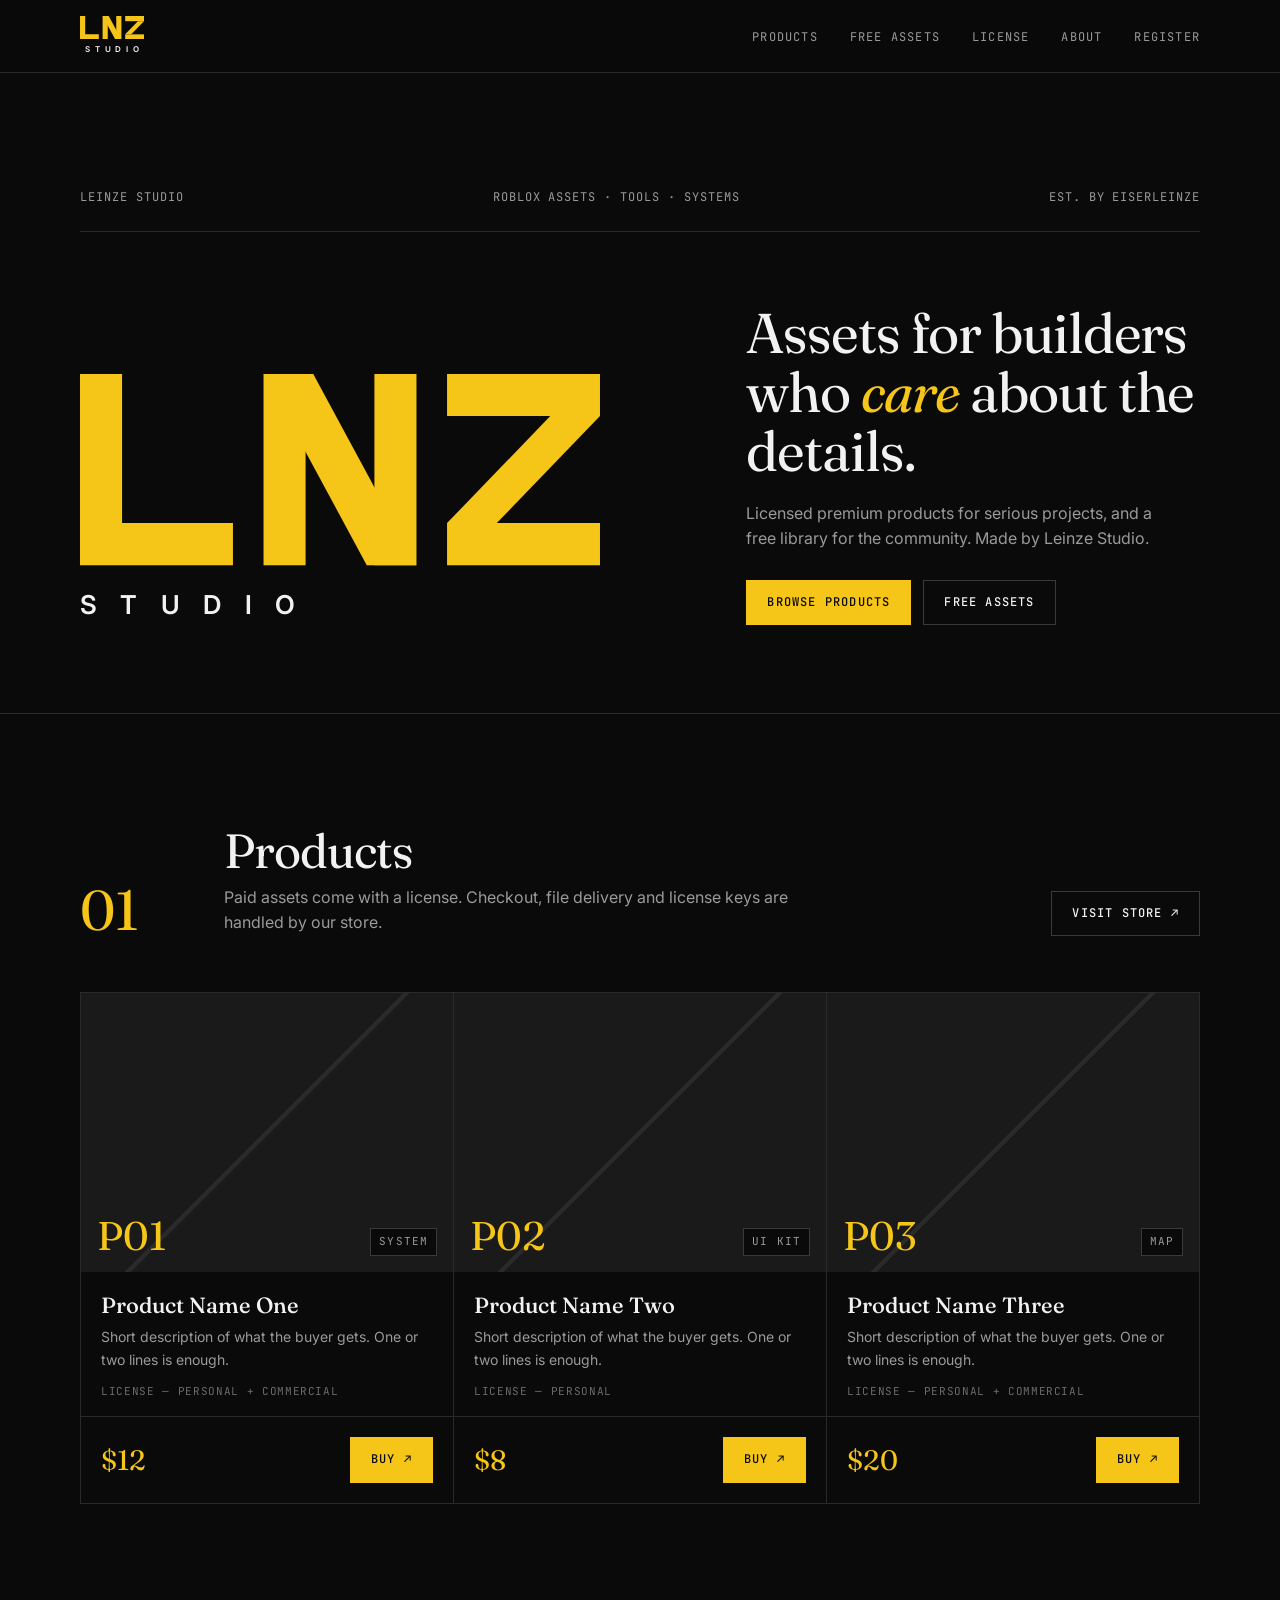
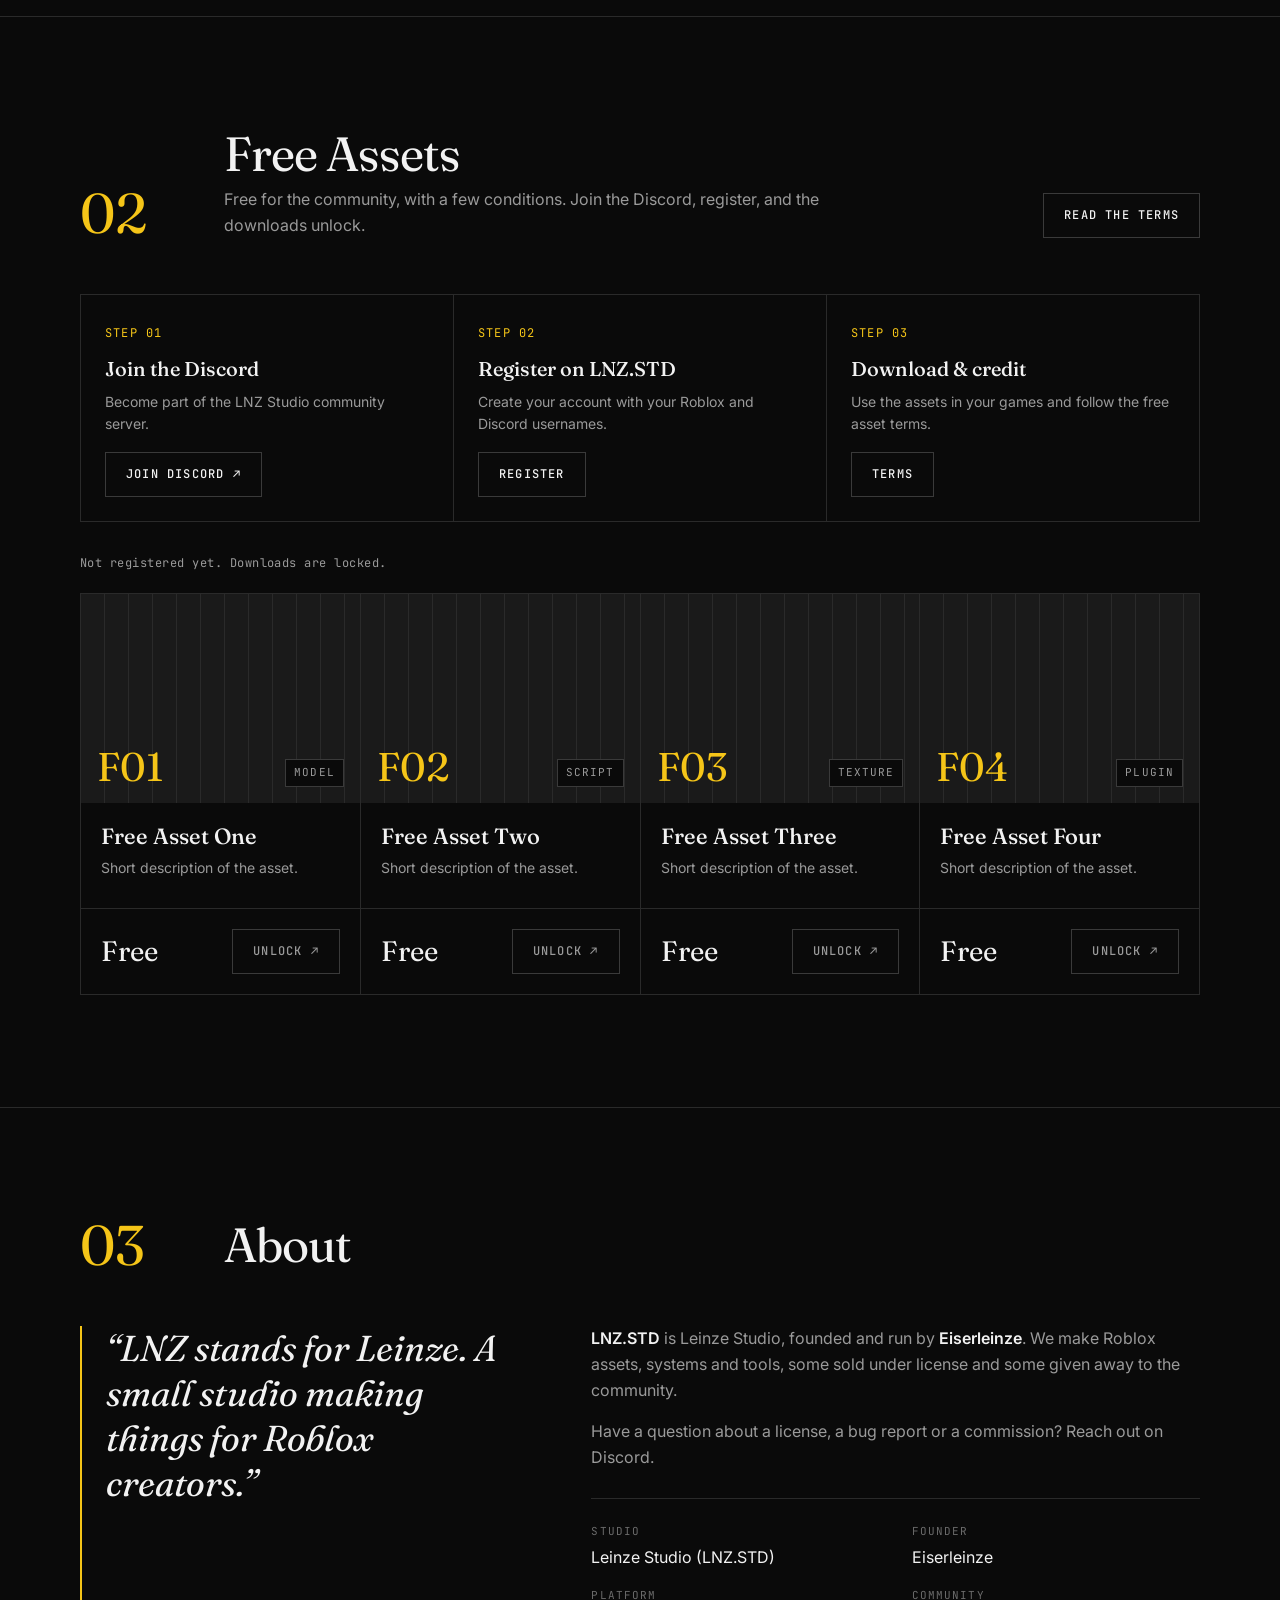
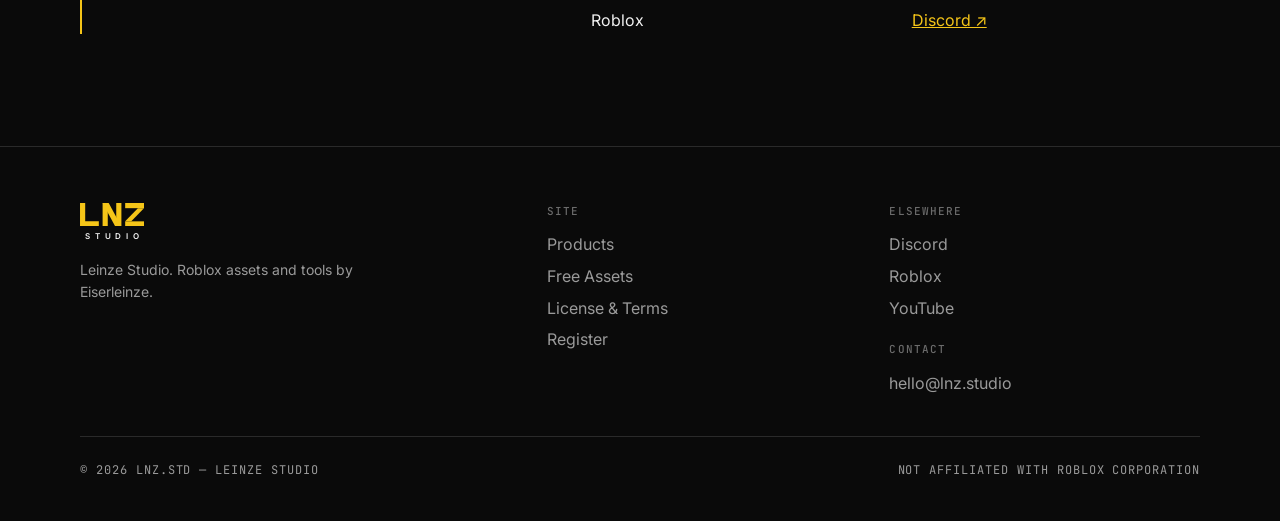
==== index.html @ 9f462568 "Add LNZ.STD website skeleton with editorial dark theme Static site with home (products, free assets," ====
<!doctype html>
<html lang="en">
<head>
  <meta charset="utf-8">
  <meta name="viewport" content="width=device-width, initial-scale=1">
  <title>LNZ.STD — Leinze Studio</title>
  <meta name="description" content="Premium and free Roblox assets by Leinze Studio.">
  <link rel="icon" href="assets/img/favicon.svg" type="image/svg+xml">
  <link rel="preconnect" href="https://fonts.googleapis.com">
  <link rel="preconnect" href="https://fonts.gstatic.com" crossorigin>
  <link href="https://fonts.googleapis.com/css2?family=Fraunces:ital,opsz,wght@0,9..144,400;0,9..144,500;1,9..144,400&family=Inter:wght@400;500;600&family=JetBrains+Mono:wght@400;500&display=swap" rel="stylesheet">
  <link rel="stylesheet" href="assets/css/style.css">
</head>
<body>
  <header class="nav">
    <div class="wrap">
      <a class="brand" href="index.html" aria-label="LNZ Studio — home">
        <svg class="brand__mark" viewBox="0 0 272 100" aria-hidden="true"><g fill="currentColor"><polygon points="0,0 22,0 22,78 80,78 80,100 0,100"/><polygon points="96,0 118,0 118,100 96,100"/><polygon points="154,0 176,0 176,100 154,100"/><polygon points="96,0 122,0 176,100 150,100"/><polygon points="192,0 272,0 272,22 192,22"/><polygon points="192,78 272,78 272,100 192,100"/><polygon points="246,22 272,22 218,78 192,78"/></g></svg>
        <span class="brand__sub">STUDIO</span>
      </a>
      <button class="nav__toggle" type="button" aria-expanded="false" aria-controls="nav-links">Menu</button>
      <ul class="nav__links" id="nav-links">
        <li><a href="index.html#products">Products</a></li>
        <li><a href="index.html#free">Free Assets</a></li>
        <li><a href="license.html">License</a></li>
        <li><a href="index.html#about">About</a></li>
        <li><a href="register.html">Register</a></li>
      </ul>
    </div>
  </header>

  <main>
    <section class="hero">
      <div class="wrap">
        <div class="hero__top">
          <span class="mono">Leinze Studio</span>
          <span class="mono">Roblox assets · Tools · Systems</span>
          <span class="mono">Est. by Eiserleinze</span>
        </div>
        <div class="hero__grid">
          <div class="hero__mark">
            <svg class="" viewBox="0 0 272 100" aria-hidden="true"><g fill="currentColor"><polygon points="0,0 22,0 22,78 80,78 80,100 0,100"/><polygon points="96,0 118,0 118,100 96,100"/><polygon points="154,0 176,0 176,100 154,100"/><polygon points="96,0 122,0 176,100 150,100"/><polygon points="192,0 272,0 272,22 192,22"/><polygon points="192,78 272,78 272,100 192,100"/><polygon points="246,22 272,22 218,78 192,78"/></g></svg>
            <span class="hero__sub">STUDIO</span>
          </div>
          <div>
            <h1 class="hero__title">Assets for builders who <em>care</em> about the details.</h1>
            <p class="hero__lede">Licensed premium products for serious projects, and a free library for the community. Made by Leinze Studio.</p>
            <div class="hero__cta">
              <a class="btn btn--accent" href="#products">Browse products</a>
              <a class="btn btn--ghost" href="#free">Free assets</a>
            </div>
          </div>
        </div>
      </div>
    </section>

    <section class="section" id="products">
      <div class="wrap">
        <div class="section__head">
          <span class="section__num">01</span>
          <div>
            <h2 class="section__title">Products</h2>
            <p class="section__intro">Paid assets come with a license. Checkout, file delivery and license keys are handled by our store.</p>
          </div>
          <a class="btn btn--ghost" data-link="store" href="#" target="_blank" rel="noopener">Visit store ↗</a>
        </div>
        <div class="grid" id="product-grid"></div>
      </div>
    </section>

    <section class="section" id="free">
      <div class="wrap">
        <div class="section__head">
          <span class="section__num">02</span>
          <div>
            <h2 class="section__title">Free Assets</h2>
            <p class="section__intro">Free for the community, with a few conditions. Join the Discord, register, and the downloads unlock.</p>
          </div>
          <a class="btn btn--ghost" href="license.html#free-terms">Read the terms</a>
        </div>

        <div class="steps">
          <div class="step">
            <span class="step__n">STEP 01</span>
            <h3>Join the Discord</h3>
            <p>Become part of the LNZ Studio community server.</p>
            <a class="btn btn--ghost" data-link="discord" href="#" target="_blank" rel="noopener">Join Discord ↗</a>
          </div>
          <div class="step">
            <span class="step__n">STEP 02</span>
            <h3>Register on LNZ.STD</h3>
            <p>Create your account with your Roblox and Discord usernames.</p>
            <a class="btn btn--ghost" href="register.html">Register</a>
          </div>
          <div class="step">
            <span class="step__n">STEP 03</span>
            <h3>Download &amp; credit</h3>
            <p>Use the assets in your games and follow the free asset terms.</p>
            <a class="btn btn--ghost" href="license.html#free-terms">Terms</a>
          </div>
        </div>

        <p class="member-status" id="member-status">Not registered yet. Downloads are locked.</p>
        <div class="grid" id="free-grid"></div>
      </div>
    </section>

    <section class="section" id="about">
      <div class="wrap">
        <div class="section__head">
          <span class="section__num">03</span>
          <div>
            <h2 class="section__title">About</h2>
          </div>
        </div>
        <div class="about">
          <blockquote class="about__quote">“LNZ stands for Leinze. A small studio making things for Roblox creators.”</blockquote>
          <div class="about__body">
            <p><strong>LNZ.STD</strong> is Leinze Studio, founded and run by <strong>Eiserleinze</strong>. We make Roblox assets, systems and tools, some sold under license and some given away to the community.</p>
            <p>Have a question about a license, a bug report or a commission? Reach out on Discord.</p>
            <dl class="facts">
              <div><dt>Studio</dt><dd>Leinze Studio (LNZ.STD)</dd></div>
              <div><dt>Founder</dt><dd>Eiserleinze</dd></div>
              <div><dt>Platform</dt><dd>Roblox</dd></div>
              <div><dt>Community</dt><dd><a data-link="discord" href="#" target="_blank" rel="noopener" class="accent">Discord ↗</a></dd></div>
            </dl>
          </div>
        </div>
      </div>
    </section>
  </main>

  <footer class="footer">
    <div class="wrap">
      <div class="footer__grid">
        <div>
          <a class="brand" href="index.html" aria-label="LNZ Studio — home">
            <svg class="brand__mark" viewBox="0 0 272 100" aria-hidden="true"><g fill="currentColor"><polygon points="0,0 22,0 22,78 80,78 80,100 0,100"/><polygon points="96,0 118,0 118,100 96,100"/><polygon points="154,0 176,0 176,100 154,100"/><polygon points="96,0 122,0 176,100 150,100"/><polygon points="192,0 272,0 272,22 192,22"/><polygon points="192,78 272,78 272,100 192,100"/><polygon points="246,22 272,22 218,78 192,78"/></g></svg>
            <span class="brand__sub">STUDIO</span>
          </a>
          <p class="footer__tag">Leinze Studio. Roblox assets and tools by Eiserleinze.</p>
        </div>
        <div>
          <h4>Site</h4>
          <ul>
            <li><a href="index.html#products">Products</a></li>
            <li><a href="index.html#free">Free Assets</a></li>
            <li><a href="license.html">License &amp; Terms</a></li>
            <li><a href="register.html">Register</a></li>
          </ul>
        </div>
        <div>
          <h4>Elsewhere</h4>
          <ul id="socials"></ul>
          <h4 style="margin-top:20px">Contact</h4>
          <a data-link="email" href="#">email</a>
        </div>
      </div>
      <div class="footer__bottom">
        <span class="mono">© <span id="year"></span> LNZ.STD — Leinze Studio</span>
        <span class="mono">Not affiliated with Roblox Corporation</span>
      </div>
    </div>
  </footer>

  <script src="assets/js/data.js"></script>
  <script src="assets/js/main.js"></script>
</body>
</html>
---- assets/css/style.css ----
/* =========================================================
   LNZ.STD — editorial dark theme
   ========================================================= */

:root {
  --bg: #0a0a0a;
  --bg-2: #121212;
  --panel: #1a1a1a;
  --line: #2a2a2a;
  --line-strong: #3a3a3a;
  --text: #f2f2f2;
  --muted: #9a9a9a;
  --dim: #6b6b6b;
  --accent: #f5c518;
  --accent-ink: #0a0a0a;
  --danger: #ff6b5b;
  --ok: #7bd88f;

  --font-display: "Fraunces", "Playfair Display", Georgia, serif;
  --font-sans: "Inter", system-ui, -apple-system, "Segoe UI", sans-serif;
  --font-mono: "JetBrains Mono", ui-monospace, Menlo, monospace;

  --max: 1200px;
  --gutter: clamp(16px, 4vw, 40px);
}

*,
*::before,
*::after {
  box-sizing: border-box;
}

html {
  scroll-behavior: smooth;
}

body {
  margin: 0;
  background: var(--bg);
  color: var(--text);
  font-family: var(--font-sans);
  font-size: 16px;
  line-height: 1.6;
  -webkit-font-smoothing: antialiased;
}

img,
svg {
  display: block;
  max-width: 100%;
}

a {
  color: inherit;
}

::selection {
  background: var(--accent);
  color: var(--accent-ink);
}

.wrap {
  max-width: var(--max);
  margin: 0 auto;
  padding: 0 var(--gutter);
}

.mono {
  font-family: var(--font-mono);
  font-size: 12px;
  letter-spacing: 0.08em;
  text-transform: uppercase;
  color: var(--muted);
}

.accent {
  color: var(--accent);
}

/* ---------- Brand ---------- */

.brand {
  display: inline-flex;
  flex-direction: column;
  align-items: center;
  gap: 4px;
  text-decoration: none;
  color: var(--accent);
}

.brand__mark {
  width: 64px;
  height: auto;
}

.brand__sub {
  font-family: var(--font-sans);
  font-weight: 600;
  font-size: 8px;
  letter-spacing: 0.62em;
  margin-right: -0.62em; /* balance trailing letter-spacing */
  color: var(--text);
}

/* ---------- Nav ---------- */

.nav {
  position: sticky;
  top: 0;
  z-index: 10;
  background: rgba(10, 10, 10, 0.88);
  backdrop-filter: blur(8px);
  border-bottom: 1px solid var(--line);
}

.nav .wrap {
  display: flex;
  align-items: center;
  justify-content: space-between;
  height: 72px;
}

.nav__links {
  display: flex;
  gap: 32px;
  list-style: none;
  margin: 0;
  padding: 0;
}

.nav__links a {
  font-family: var(--font-mono);
  font-size: 12px;
  letter-spacing: 0.1em;
  text-transform: uppercase;
  text-decoration: none;
  color: var(--muted);
  transition: color 0.2s;
}

.nav__links a:hover,
.nav__links a[aria-current="page"] {
  color: var(--accent);
}

.nav__toggle {
  display: none;
  background: none;
  border: 1px solid var(--line-strong);
  color: var(--text);
  font-family: var(--font-mono);
  font-size: 12px;
  letter-spacing: 0.1em;
  padding: 8px 12px;
  cursor: pointer;
}

@media (max-width: 760px) {
  .nav__toggle {
    display: block;
  }
  .nav__links {
    display: none;
    position: absolute;
    top: 72px;
    left: 0;
    right: 0;
    flex-direction: column;
    gap: 0;
    background: var(--bg);
    border-bottom: 1px solid var(--line);
  }
  .nav__links.is-open {
    display: flex;
  }
  .nav__links a {
    display: block;
    padding: 16px var(--gutter);
    border-top: 1px solid var(--line);
  }
}

/* ---------- Hero ---------- */

.hero {
  border-bottom: 1px solid var(--line);
  padding: clamp(48px, 9vw, 120px) 0 clamp(40px, 7vw, 88px);
}

.hero__top {
  display: flex;
  justify-content: space-between;
  gap: 16px;
  flex-wrap: wrap;
  padding-bottom: 24px;
  margin-bottom: clamp(32px, 6vw, 72px);
  border-bottom: 1px solid var(--line);
}

.hero__grid {
  display: grid;
  grid-template-columns: 1.3fr 1fr;
  gap: clamp(32px, 6vw, 80px);
  align-items: end;
}

.hero__mark {
  color: var(--accent);
}

.hero__mark svg {
  width: 100%;
  max-width: 520px;
}

.hero__mark .hero__sub {
  display: block;
  margin-top: 18px;
  font-weight: 600;
  font-size: clamp(14px, 2.2vw, 26px);
  letter-spacing: 0.9em;
  color: var(--text);
}

.hero__title {
  font-family: var(--font-display);
  font-weight: 400;
  font-size: clamp(32px, 4.4vw, 56px);
  line-height: 1.05;
  letter-spacing: -0.02em;
  margin: 0 0 20px;
}

.hero__title em {
  font-style: italic;
  color: var(--accent);
}

.hero__lede {
  color: var(--muted);
  max-width: 42ch;
  margin: 0 0 28px;
}

.hero__cta {
  display: flex;
  gap: 12px;
  flex-wrap: wrap;
}

@media (max-width: 860px) {
  .hero__grid {
    grid-template-columns: 1fr;
  }
}

/* ---------- Buttons ---------- */

.btn {
  display: inline-flex;
  align-items: center;
  justify-content: center;
  gap: 8px;
  padding: 12px 20px;
  font-family: var(--font-mono);
  font-size: 12px;
  font-weight: 500;
  letter-spacing: 0.1em;
  text-transform: uppercase;
  text-decoration: none;
  border: 1px solid transparent;
  white-space: nowrap;
  cursor: pointer;
  transition: background 0.2s, color 0.2s, border-color 0.2s;
}

.btn--accent {
  background: var(--accent);
  color: var(--accent-ink);
}

.btn--accent:hover {
  background: #fff;
}

.btn--ghost {
  border-color: var(--line-strong);
  color: var(--text);
  background: transparent;
}

.btn--ghost:hover {
  border-color: var(--accent);
  color: var(--accent);
}

.btn--locked {
  color: var(--muted);
}

.linklike {
  background: none;
  border: 0;
  padding: 0;
  font: inherit;
  color: var(--accent);
  text-decoration: underline;
  cursor: pointer;
}

/* ---------- Sections ---------- */

.section {
  padding: clamp(56px, 9vw, 112px) 0;
  border-bottom: 1px solid var(--line);
}

.section__head {
  display: grid;
  grid-template-columns: 120px 1fr auto;
  gap: 24px;
  align-items: end;
  margin-bottom: clamp(32px, 5vw, 56px);
}

.section__num {
  font-family: var(--font-display);
  font-size: 56px;
  line-height: 0.9;
  color: var(--accent);
}

.section__title {
  font-family: var(--font-display);
  font-weight: 400;
  font-size: clamp(30px, 4vw, 48px);
  line-height: 1.05;
  letter-spacing: -0.02em;
  margin: 0;
}

.section__intro {
  color: var(--muted);
  max-width: 60ch;
  margin: 8px 0 0;
}

@media (max-width: 760px) {
  .section__head {
    grid-template-columns: 1fr;
    gap: 8px;
  }
  .section__num {
    font-size: 40px;
  }
}

/* ---------- Cards ---------- */

.grid {
  display: grid;
  grid-template-columns: repeat(auto-fit, minmax(260px, 1fr));
  gap: 1px;
  background: var(--line);
  border: 1px solid var(--line);
}

.card {
  display: flex;
  flex-direction: column;
  background: var(--bg);
  transition: background 0.2s;
}

.card:hover {
  background: var(--bg-2);
}

.card__thumb {
  position: relative;
  aspect-ratio: 4 / 3;
  background:
    linear-gradient(135deg, transparent 49.6%, var(--line) 49.6%, var(--line) 50.4%, transparent 50.4%),
    var(--panel);
  display: flex;
  align-items: flex-end;
  justify-content: space-between;
  padding: 16px;
}

.card__thumb--free {
  background:
    repeating-linear-gradient(90deg, transparent 0 23px, var(--line) 23px 24px),
    var(--panel);
}

.card__id {
  font-family: var(--font-display);
  font-size: 40px;
  line-height: 1;
  color: var(--accent);
}

.card__cat {
  font-family: var(--font-mono);
  font-size: 11px;
  letter-spacing: 0.1em;
  text-transform: uppercase;
  color: var(--muted);
  border: 1px solid var(--line-strong);
  padding: 4px 8px;
  background: var(--bg);
}

.card__body {
  padding: 20px 20px 0;
  flex: 1;
}

.card__title {
  font-family: var(--font-display);
  font-weight: 500;
  font-size: 22px;
  line-height: 1.2;
  margin: 0 0 8px;
}

.card__desc {
  color: var(--muted);
  font-size: 14px;
  margin: 0 0 12px;
}

.card__meta {
  font-family: var(--font-mono);
  font-size: 11px;
  letter-spacing: 0.06em;
  text-transform: uppercase;
  color: var(--dim);
  margin: 0;
}

.card__foot {
  display: flex;
  align-items: center;
  justify-content: space-between;
  gap: 12px;
  padding: 20px;
  margin-top: 16px;
  border-top: 1px solid var(--line);
}

.card__price {
  font-family: var(--font-display);
  font-size: 28px;
  color: var(--accent);
}

.card__price--free {
  color: var(--text);
}

/* ---------- Steps (free assets) ---------- */

.steps {
  display: grid;
  grid-template-columns: repeat(3, 1fr);
  gap: 1px;
  background: var(--line);
  border: 1px solid var(--line);
  margin-bottom: 32px;
}

.step {
  background: var(--bg);
  padding: 24px;
}

.step__n {
  font-family: var(--font-mono);
  font-size: 12px;
  color: var(--accent);
  letter-spacing: 0.1em;
}

.step h3 {
  font-family: var(--font-display);
  font-weight: 500;
  font-size: 20px;
  margin: 8px 0 6px;
}

.step p {
  color: var(--muted);
  font-size: 14px;
  margin: 0 0 16px;
}

.member-status {
  font-family: var(--font-mono);
  font-size: 12px;
  letter-spacing: 0.04em;
  color: var(--muted);
  margin: 0 0 20px;
}

@media (max-width: 760px) {
  .steps {
    grid-template-columns: 1fr;
  }
}

/* ---------- About ---------- */

.about {
  display: grid;
  grid-template-columns: 1fr 1.4fr;
  gap: clamp(32px, 6vw, 80px);
}

.about__quote {
  font-family: var(--font-display);
  font-style: italic;
  font-size: clamp(24px, 3vw, 36px);
  line-height: 1.25;
  margin: 0;
  border-left: 2px solid var(--accent);
  padding-left: 24px;
}

.about__body p {
  color: var(--muted);
  margin: 0 0 16px;
}

.about__body strong {
  color: var(--text);
  font-weight: 600;
}

.facts {
  display: grid;
  grid-template-columns: repeat(2, 1fr);
  gap: 16px 32px;
  margin: 28px 0 0;
  padding: 24px 0 0;
  border-top: 1px solid var(--line);
}

.facts dt {
  font-family: var(--font-mono);
  font-size: 11px;
  letter-spacing: 0.1em;
  text-transform: uppercase;
  color: var(--dim);
}

.facts dd {
  margin: 4px 0 0;
  color: var(--text);
}

@media (max-width: 860px) {
  .about {
    grid-template-columns: 1fr;
  }
}

/* ---------- Prose (license page) ---------- */

.prose {
  max-width: 72ch;
}

.prose h2 {
  font-family: var(--font-display);
  font-weight: 400;
  font-size: 30px;
  margin: 48px 0 12px;
}

.prose h2:first-child {
  margin-top: 0;
}

.prose p,
.prose li {
  color: var(--muted);
}

.prose ul {
  padding-left: 20px;
}

.prose li {
  margin-bottom: 8px;
}

.prose li::marker {
  color: var(--accent);
}

.prose strong {
  color: var(--text);
}

.note {
  border: 1px solid var(--line-strong);
  background: var(--panel);
  padding: 16px 20px;
  font-size: 14px;
  color: var(--muted);
}

/* ---------- Form ---------- */

.form-layout {
  display: grid;
  grid-template-columns: 1fr 1.2fr;
  gap: clamp(32px, 6vw, 80px);
  align-items: start;
}

@media (max-width: 860px) {
  .form-layout {
    grid-template-columns: 1fr;
  }
}

.form {
  display: grid;
  gap: 20px;
  border: 1px solid var(--line);
  padding: clamp(20px, 4vw, 36px);
  background: var(--bg-2);
}

.field {
  display: grid;
  gap: 6px;
}

.field label {
  font-family: var(--font-mono);
  font-size: 11px;
  letter-spacing: 0.1em;
  text-transform: uppercase;
  color: var(--muted);
}

.field input {
  background: var(--bg);
  border: 1px solid var(--line-strong);
  color: var(--text);
  font: inherit;
  padding: 12px 14px;
  border-radius: 0;
}

.field input:focus {
  outline: none;
  border-color: var(--accent);
}

.field small {
  color: var(--dim);
  font-size: 12px;
}

.check {
  display: flex;
  gap: 12px;
  align-items: flex-start;
  color: var(--muted);
  font-size: 14px;
}

.check input {
  accent-color: var(--accent);
  margin-top: 4px;
  width: 16px;
  height: 16px;
  flex: none;
}

.check a {
  color: var(--accent);
}

.form__msg {
  min-height: 1.6em;
  margin: 0;
  font-size: 14px;
}

.form__msg--ok {
  color: var(--ok);
}

.form__msg--err {
  color: var(--danger);
}

/* ---------- Page header (inner pages) ---------- */

.page-head {
  padding: clamp(48px, 8vw, 96px) 0 clamp(32px, 5vw, 56px);
  border-bottom: 1px solid var(--line);
}

.page-head h1 {
  font-family: var(--font-display);
  font-weight: 400;
  font-size: clamp(40px, 6vw, 80px);
  line-height: 1;
  letter-spacing: -0.03em;
  margin: 12px 0 0;
}

/* ---------- Footer ---------- */

.footer {
  padding: 56px 0 40px;
}

.footer__grid {
  display: grid;
  grid-template-columns: 1.4fr 1fr 1fr;
  gap: 32px;
  padding-bottom: 40px;
  border-bottom: 1px solid var(--line);
}

.footer h4 {
  font-family: var(--font-mono);
  font-weight: 500;
  font-size: 11px;
  letter-spacing: 0.1em;
  text-transform: uppercase;
  color: var(--dim);
  margin: 0 0 12px;
}

.footer ul {
  list-style: none;
  margin: 0;
  padding: 0;
  display: grid;
  gap: 6px;
}

.footer a {
  color: var(--muted);
  text-decoration: none;
}

.footer .brand {
  color: var(--accent);
}

.footer a:hover {
  color: var(--accent);
}

.footer__tag {
  color: var(--muted);
  max-width: 36ch;
  margin: 16px 0 0;
  font-size: 14px;
}

.footer__bottom {
  display: flex;
  justify-content: space-between;
  gap: 16px;
  flex-wrap: wrap;
  padding-top: 24px;
}

@media (max-width: 760px) {
  .footer__grid {
    grid-template-columns: 1fr;
  }
}
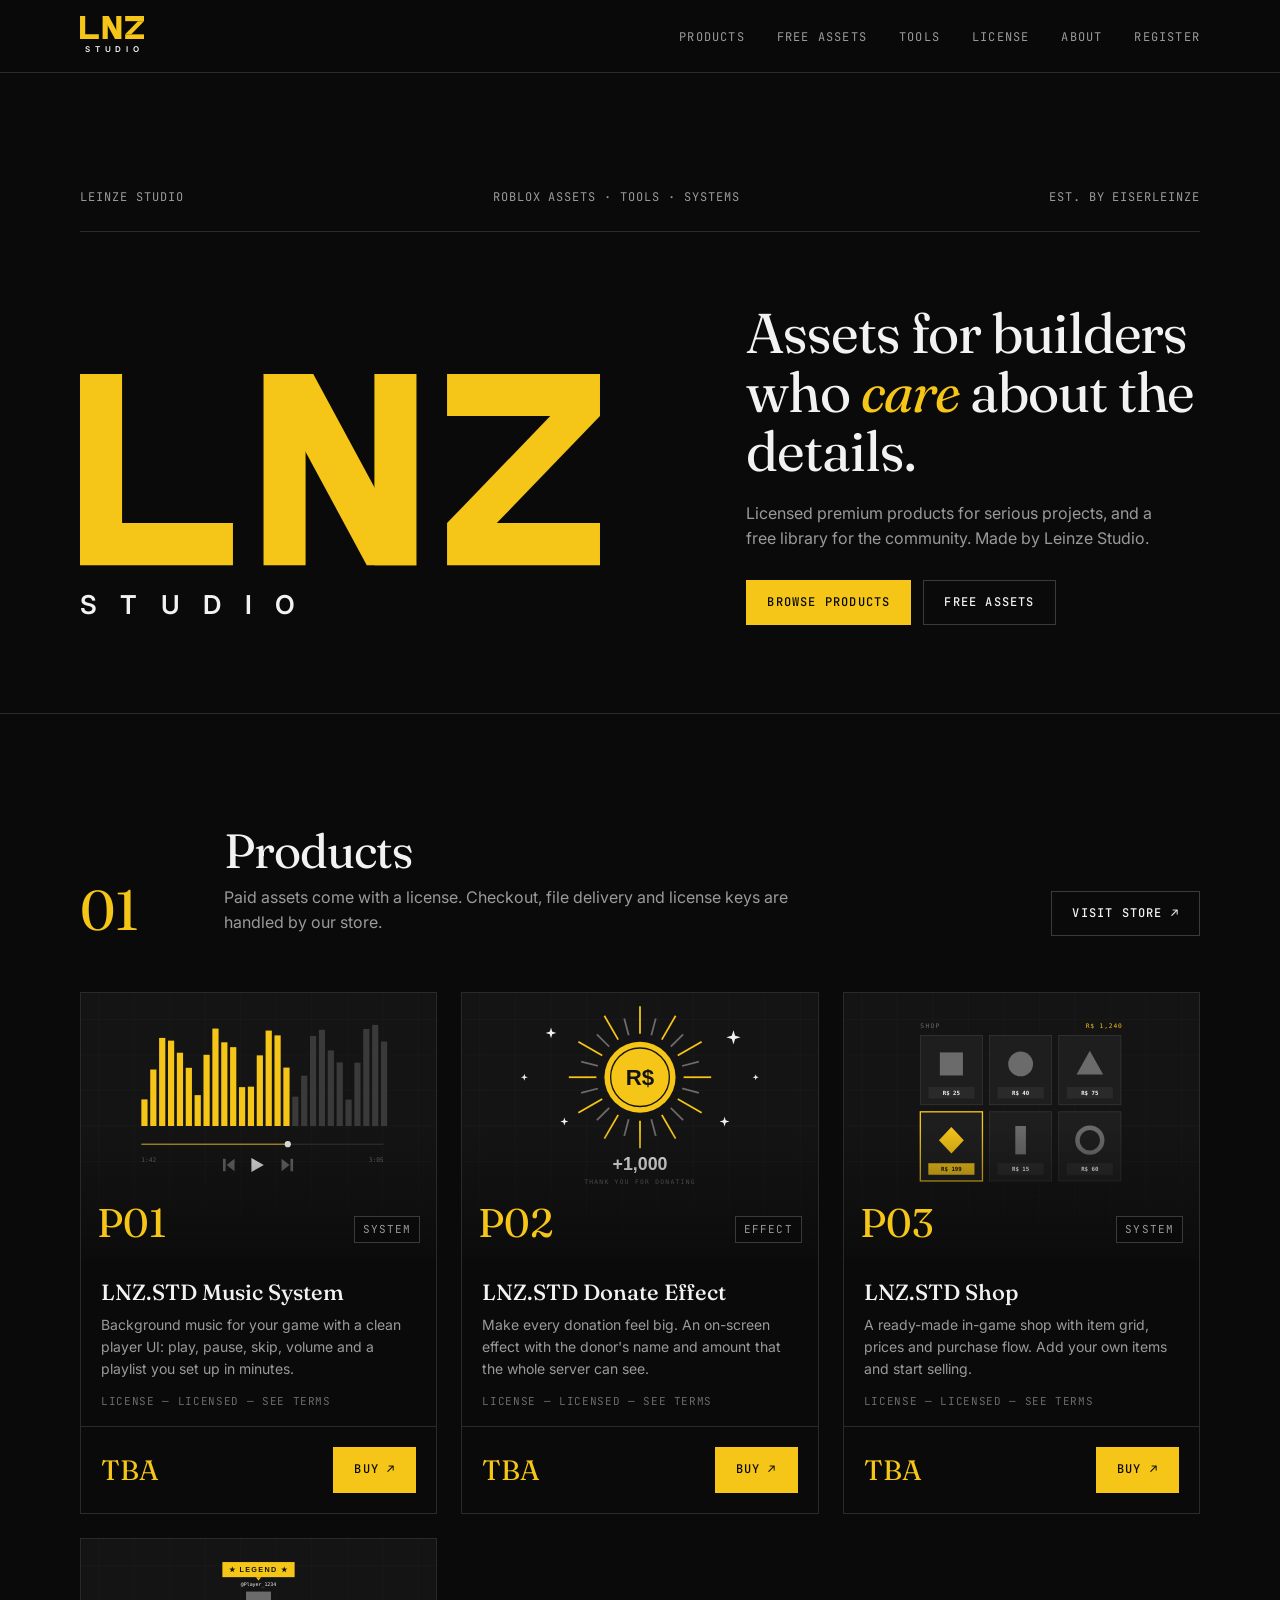
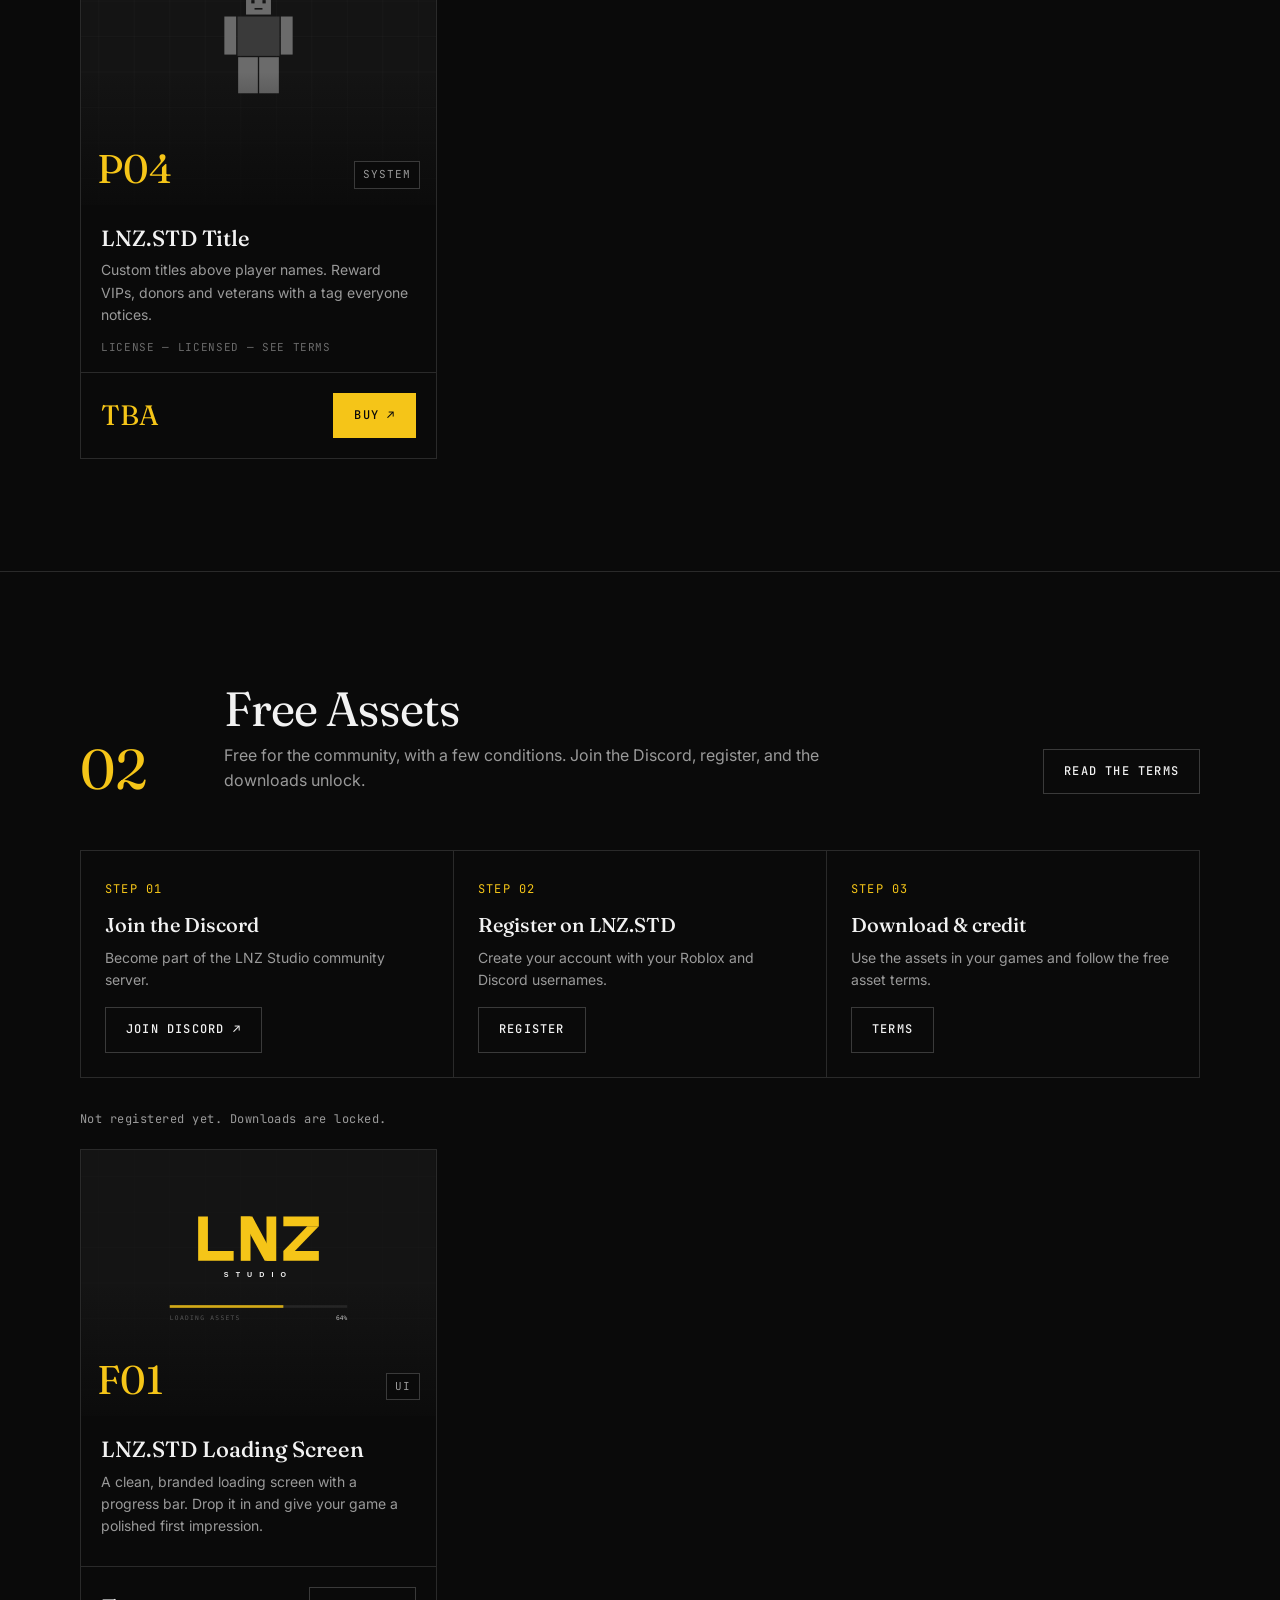
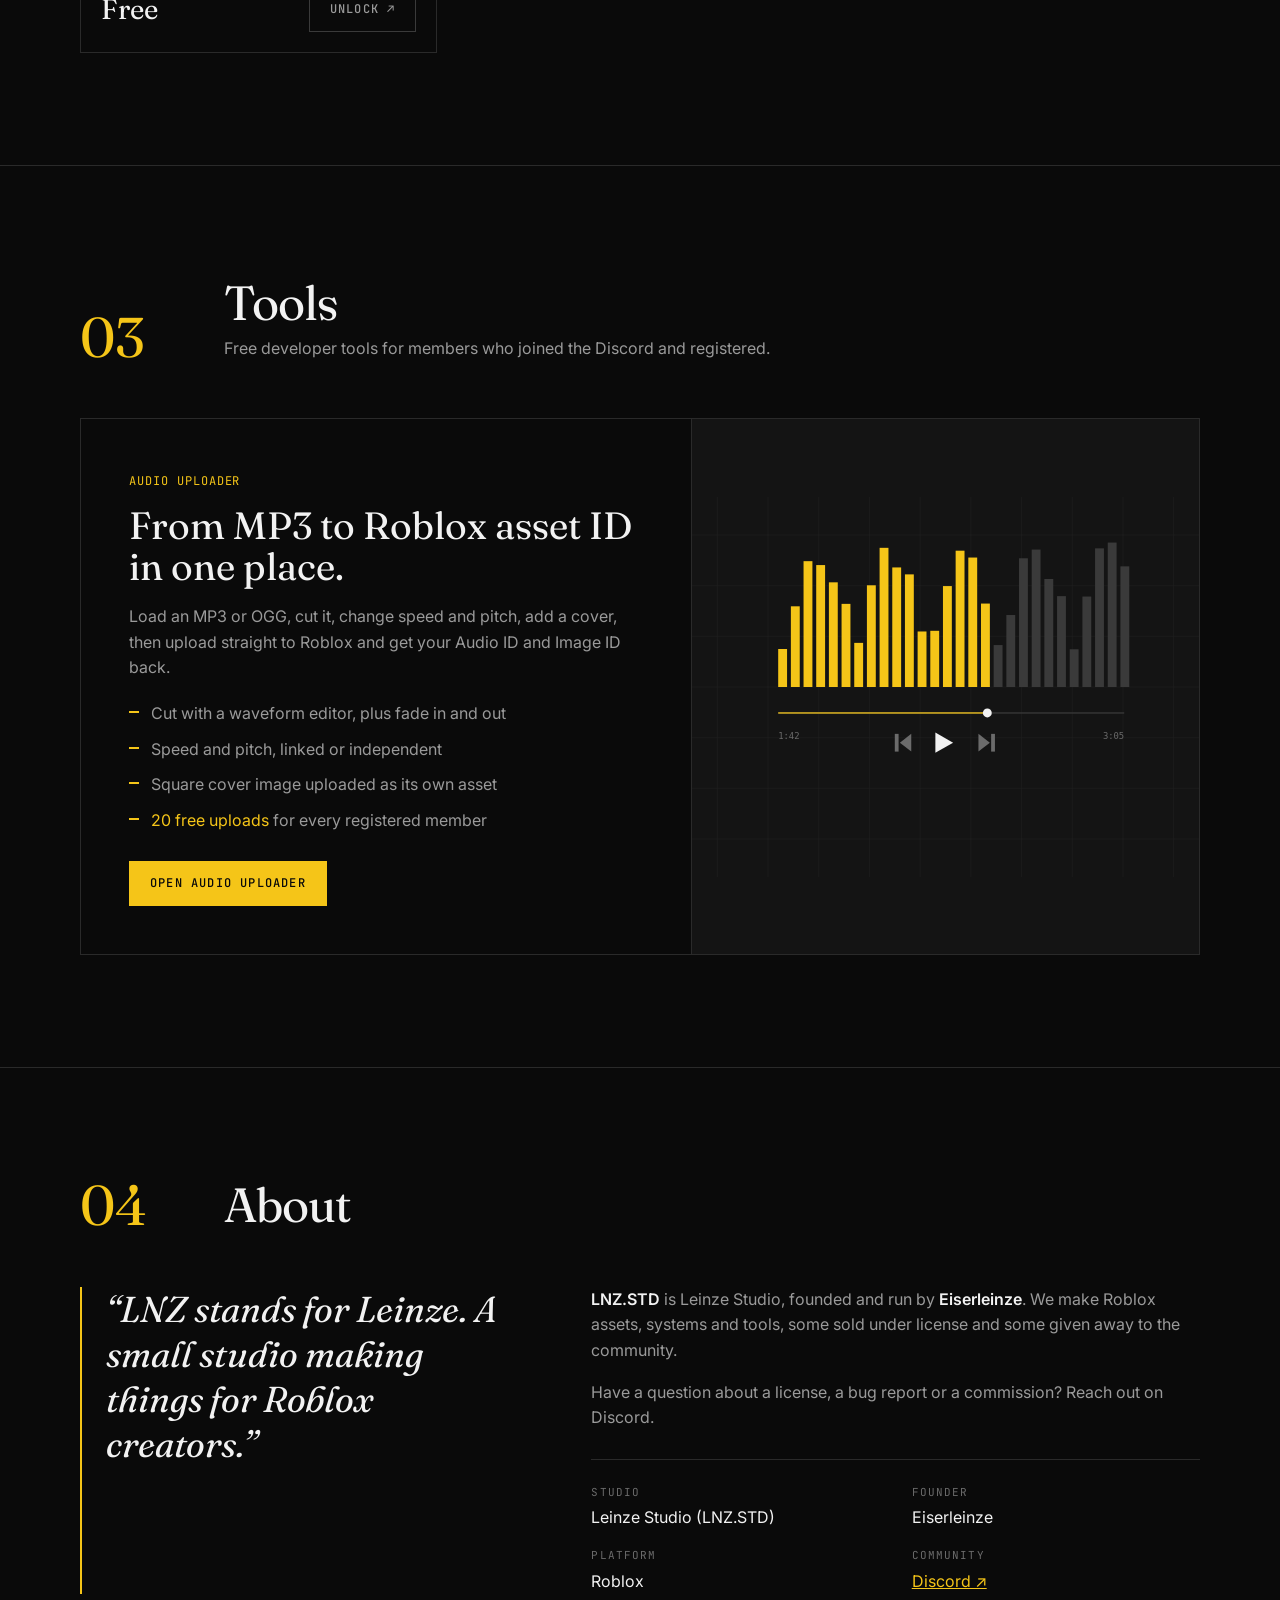
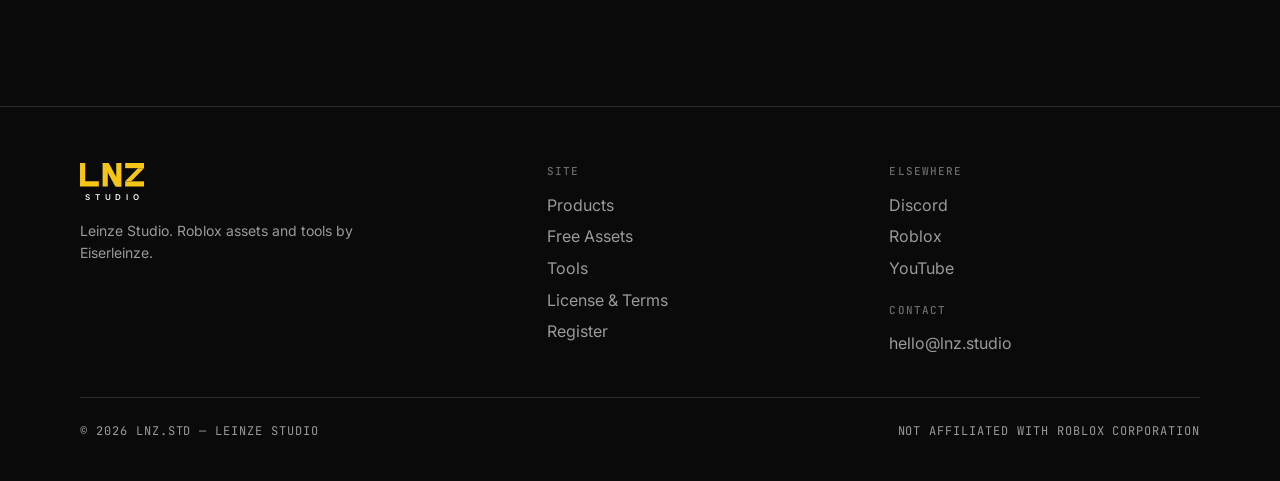
==== commit 6f8c1466: "Add Audio Uploader tool for members New tools.html page: load MP3/OGG, cut on a waveform, change spe" ====
--- a/index.html
+++ b/index.html
@@ -22,6 +22,7 @@
       <ul class="nav__links" id="nav-links">
         <li><a href="index.html#products">Products</a></li>
         <li><a href="index.html#free">Free Assets</a></li>
+        <li><a href="tools.html">Tools</a></li>
         <li><a href="license.html">License</a></li>
         <li><a href="index.html#about">About</a></li>
         <li><a href="register.html">Register</a></li>
@@ -105,10 +106,39 @@
       </div>
     </section>
 
+    <section class="section" id="tools">
+      <div class="wrap">
+        <div class="section__head">
+          <span class="section__num">03</span>
+          <div>
+            <h2 class="section__title">Tools</h2>
+            <p class="section__intro">Free developer tools for members who joined the Discord and registered.</p>
+          </div>
+        </div>
+        <article class="feature">
+          <div class="feature__body">
+            <span class="mono accent">Audio Uploader</span>
+            <h3 class="feature__title">From MP3 to Roblox asset ID in one place.</h3>
+            <p>Load an MP3 or OGG, cut it, change speed and pitch, add a cover, then upload straight to Roblox and get your Audio ID and Image ID back.</p>
+            <ul class="feature__list">
+              <li>Cut with a waveform editor, plus fade in and out</li>
+              <li>Speed and pitch, linked or independent</li>
+              <li>Square cover image uploaded as its own asset</li>
+              <li><span class="accent">20 free uploads</span> for every registered member</li>
+            </ul>
+            <a class="btn btn--accent" href="tools.html">Open Audio Uploader</a>
+          </div>
+          <div class="feature__art" aria-hidden="true">
+            <img src="assets/img/products/music-system.svg" alt="">
+          </div>
+        </article>
+      </div>
+    </section>
+
     <section class="section" id="about">
       <div class="wrap">
         <div class="section__head">
-          <span class="section__num">03</span>
+          <span class="section__num">04</span>
           <div>
             <h2 class="section__title">About</h2>
           </div>
@@ -145,6 +175,7 @@
           <ul>
             <li><a href="index.html#products">Products</a></li>
             <li><a href="index.html#free">Free Assets</a></li>
+            <li><a href="tools.html">Tools</a></li>
             <li><a href="license.html">License &amp; Terms</a></li>
             <li><a href="register.html">Register</a></li>
           </ul>
--- a/assets/css/style.css
+++ b/assets/css/style.css
@@ -359,16 +359,15 @@
 
 .grid {
   display: grid;
-  grid-template-columns: repeat(auto-fit, minmax(260px, 1fr));
-  gap: 1px;
-  background: var(--line);
-  border: 1px solid var(--line);
+  grid-template-columns: repeat(auto-fill, minmax(280px, 1fr));
+  gap: 24px;
 }
 
 .card {
   display: flex;
   flex-direction: column;
   background: var(--bg);
+  border: 1px solid var(--line);
   transition: background 0.2s;
 }
 
@@ -392,6 +391,36 @@
   background:
     repeating-linear-gradient(90deg, transparent 0 23px, var(--line) 23px 24px),
     var(--panel);
+}
+
+.card__img {
+  position: absolute;
+  inset: 0;
+  width: 100%;
+  height: 100%;
+  object-fit: cover;
+  transition: transform 0.4s;
+}
+
+.card:hover .card__img {
+  transform: scale(1.03);
+}
+
+.card__thumb {
+  overflow: hidden;
+}
+
+.card__thumb::after {
+  content: "";
+  position: absolute;
+  inset: 50% 0 0;
+  background: linear-gradient(transparent, rgba(10, 10, 10, 0.85));
+}
+
+.card__id,
+.card__cat {
+  position: relative;
+  z-index: 1;
 }
 
 .card__id {
@@ -782,3 +811,499 @@
     grid-template-columns: 1fr;
   }
 }
+
+/* ---------- Feature (home tools section) ---------- */
+
+.feature {
+  display: grid;
+  grid-template-columns: 1.2fr 1fr;
+  border: 1px solid var(--line);
+}
+
+.feature__body {
+  padding: clamp(24px, 4vw, 48px);
+}
+
+.feature__title {
+  font-family: var(--font-display);
+  font-weight: 400;
+  font-size: clamp(26px, 3vw, 38px);
+  line-height: 1.1;
+  margin: 12px 0 16px;
+}
+
+.feature__body p {
+  color: var(--muted);
+  max-width: 52ch;
+}
+
+.feature__list {
+  list-style: none;
+  padding: 0;
+  margin: 20px 0 28px;
+  display: grid;
+  gap: 10px;
+}
+
+.feature__list li {
+  padding-left: 22px;
+  position: relative;
+  color: var(--muted);
+}
+
+.feature__list li::before {
+  content: "";
+  position: absolute;
+  left: 0;
+  top: 0.65em;
+  width: 10px;
+  height: 2px;
+  background: var(--accent);
+}
+
+.feature__art {
+  display: flex;
+  align-items: center;
+  border-left: 1px solid var(--line);
+  background: #141414;
+}
+
+.feature__art img {
+  width: 100%;
+  height: auto;
+}
+
+@media (max-width: 860px) {
+  .feature {
+    grid-template-columns: 1fr;
+  }
+  .feature__art {
+    border-left: 0;
+    border-top: 1px solid var(--line);
+    aspect-ratio: 4 / 3;
+  }
+}
+
+/* ---------- Tool page ---------- */
+
+.page-head__lede {
+  color: var(--muted);
+  max-width: 56ch;
+  margin: 16px 0 0;
+}
+
+.locked {
+  border: 1px solid var(--line);
+  background: var(--bg-2);
+  padding: clamp(24px, 5vw, 56px);
+  max-width: 720px;
+}
+
+.locked h2 {
+  font-family: var(--font-display);
+  font-weight: 400;
+  font-size: clamp(26px, 3vw, 36px);
+  margin: 12px 0;
+}
+
+.locked p {
+  color: var(--muted);
+  margin: 0 0 24px;
+}
+
+.locked strong {
+  color: var(--text);
+}
+
+.tool-bar {
+  display: flex;
+  justify-content: space-between;
+  align-items: center;
+  flex-wrap: wrap;
+  gap: 12px;
+  padding-bottom: 20px;
+  margin-bottom: 24px;
+  border-bottom: 1px solid var(--line);
+}
+
+.quota {
+  font-family: var(--font-mono);
+  font-size: 13px;
+  color: var(--muted);
+}
+
+.quota strong {
+  color: var(--accent);
+  font-size: 20px;
+}
+
+.tool-layout {
+  display: grid;
+  grid-template-columns: minmax(0, 1.6fr) minmax(0, 1fr);
+  gap: 24px;
+  align-items: start;
+}
+
+.tool-main,
+.tool-side {
+  display: grid;
+  gap: 24px;
+  min-width: 0;
+}
+
+@media (max-width: 960px) {
+  .tool-layout {
+    grid-template-columns: minmax(0, 1fr);
+  }
+}
+
+.panel {
+  border: 1px solid var(--line);
+  background: var(--bg-2);
+  padding: clamp(18px, 3vw, 28px);
+  min-width: 0;
+}
+
+.panel__head {
+  display: flex;
+  align-items: baseline;
+  gap: 12px;
+  margin-bottom: 20px;
+}
+
+.panel__head h2 {
+  font-family: var(--font-display);
+  font-weight: 400;
+  font-size: 24px;
+  margin: 0;
+}
+
+.opt {
+  font-family: var(--font-mono);
+  font-size: 11px;
+  letter-spacing: 0.08em;
+  text-transform: uppercase;
+  color: var(--dim);
+}
+
+.hint {
+  color: var(--dim);
+  font-size: 13px;
+  margin: 12px 0 0;
+}
+
+.dropzone {
+  display: flex;
+  flex-direction: column;
+  align-items: center;
+  justify-content: center;
+  gap: 6px;
+  min-height: 160px;
+  border: 1px dashed var(--line-strong);
+  background: var(--bg);
+  text-align: center;
+  cursor: pointer;
+  transition: border-color 0.2s, background 0.2s;
+}
+
+.dropzone:hover,
+.dropzone.is-over {
+  border-color: var(--accent);
+  background: #111;
+}
+
+.dropzone[hidden] {
+  display: none;
+}
+
+.dropzone__title {
+  font-family: var(--font-display);
+  font-size: 22px;
+}
+
+.dropzone__sub {
+  font-family: var(--font-mono);
+  font-size: 12px;
+  color: var(--muted);
+}
+
+.file-row {
+  display: flex;
+  justify-content: space-between;
+  align-items: baseline;
+  gap: 12px;
+  flex-wrap: wrap;
+  margin-bottom: 12px;
+  overflow-wrap: anywhere;
+}
+
+.wave {
+  display: block;
+  width: 100%;
+  height: 140px;
+  background: var(--bg);
+  border: 1px solid var(--line);
+  cursor: ew-resize;
+  touch-action: none;
+}
+
+.trim-row {
+  display: grid;
+  grid-template-columns: 1fr auto 1fr;
+  gap: 16px;
+  align-items: end;
+  margin-top: 16px;
+}
+
+.trim-row .field:last-child {
+  text-align: right;
+}
+
+.slider {
+  display: grid;
+  grid-template-columns: 64px 1fr 72px;
+  gap: 16px;
+  align-items: center;
+  margin-bottom: 16px;
+}
+
+.slider label {
+  font-family: var(--font-mono);
+  font-size: 11px;
+  letter-spacing: 0.1em;
+  text-transform: uppercase;
+  color: var(--muted);
+}
+
+.slider input[type="range"] {
+  width: 100%;
+  accent-color: var(--accent);
+}
+
+.slider input:disabled {
+  opacity: 0.4;
+}
+
+.slider output {
+  font-family: var(--font-mono);
+  font-size: 13px;
+  text-align: right;
+  color: var(--text);
+}
+
+.adjust-row {
+  display: grid;
+  grid-template-columns: 1fr 1fr auto;
+  gap: 16px;
+  align-items: end;
+  margin: 20px 0 12px;
+}
+
+@media (max-width: 520px) {
+  .adjust-row,
+  .trim-row {
+    grid-template-columns: 1fr 1fr;
+  }
+  .adjust-row .btn,
+  .trim-row .btn {
+    grid-column: 1 / -1;
+    order: 3;
+  }
+  .trim-row .field:last-child {
+    text-align: left;
+  }
+}
+
+.is-error {
+  color: var(--danger) !important;
+}
+
+.cover-row {
+  display: grid;
+  grid-template-columns: 160px 1fr;
+  gap: 20px;
+  align-items: start;
+}
+
+.dropzone--cover {
+  width: 160px;
+  height: 160px;
+  min-height: 0;
+  overflow: hidden;
+  padding: 0;
+}
+
+.dropzone--cover img {
+  width: 100%;
+  height: 100%;
+  object-fit: cover;
+}
+
+.dropzone--cover .hint,
+.cover-row .hint {
+  margin-top: 0;
+}
+
+.cover-row .btn {
+  margin-top: 16px;
+}
+
+@media (max-width: 520px) {
+  .cover-row {
+    grid-template-columns: 1fr;
+  }
+}
+
+.form-panel {
+  display: grid;
+  gap: 16px;
+}
+
+.form-panel .panel__head {
+  margin-bottom: 4px;
+}
+
+.field textarea {
+  background: var(--bg);
+  border: 1px solid var(--line-strong);
+  color: var(--text);
+  font: inherit;
+  padding: 12px 14px;
+  border-radius: 0;
+  resize: vertical;
+}
+
+.field textarea:focus {
+  outline: none;
+  border-color: var(--accent);
+}
+
+.input-group {
+  display: flex;
+}
+
+.input-group input {
+  flex: 1;
+  min-width: 0;
+}
+
+.input-group .btn {
+  border-left: 0;
+}
+
+.btn:disabled {
+  opacity: 0.45;
+  cursor: not-allowed;
+}
+
+.log:empty {
+  display: none;
+}
+
+.log {
+  max-height: 200px;
+  overflow: auto;
+  border: 1px solid var(--line);
+  background: var(--bg);
+  padding: 12px 14px;
+}
+
+.log__line {
+  margin: 0 0 6px;
+  font-family: var(--font-mono);
+  font-size: 12px;
+  color: var(--muted);
+  overflow-wrap: anywhere;
+}
+
+.log__line--ok {
+  color: var(--ok);
+}
+
+.log__line--err {
+  color: var(--danger);
+}
+
+.result {
+  border-color: var(--accent);
+}
+
+.result h3 {
+  font-family: var(--font-display);
+  font-weight: 400;
+  font-size: 22px;
+  margin: 8px 0 16px;
+  overflow-wrap: anywhere;
+}
+
+.id-row {
+  display: flex;
+  justify-content: space-between;
+  align-items: center;
+  gap: 12px;
+  padding: 12px 0;
+  border-top: 1px solid var(--line);
+}
+
+.id-row code {
+  display: block;
+  font-family: var(--font-mono);
+  font-size: 13px;
+  color: var(--accent);
+  margin-top: 4px;
+  overflow-wrap: anywhere;
+}
+
+.help summary {
+  cursor: pointer;
+  font-family: var(--font-display);
+  font-size: 18px;
+}
+
+.help ol {
+  color: var(--muted);
+  font-size: 14px;
+  padding-left: 20px;
+  margin: 16px 0 0;
+}
+
+.help li {
+  margin-bottom: 8px;
+}
+
+.help a {
+  color: var(--accent);
+}
+
+.help code {
+  font-family: var(--font-mono);
+  color: var(--text);
+}
+
+.history {
+  list-style: none;
+  margin: 12px 0 0;
+  padding: 0;
+}
+
+.history li {
+  display: grid;
+  gap: 2px;
+  padding: 10px 0;
+  border-top: 1px solid var(--line);
+  overflow-wrap: anywhere;
+}
+
+[hidden] {
+  display: none !important;
+}
+
+.field {
+  min-width: 0;
+}
+
+.field input,
+.field textarea {
+  width: 100%;
+  min-width: 0;
+}
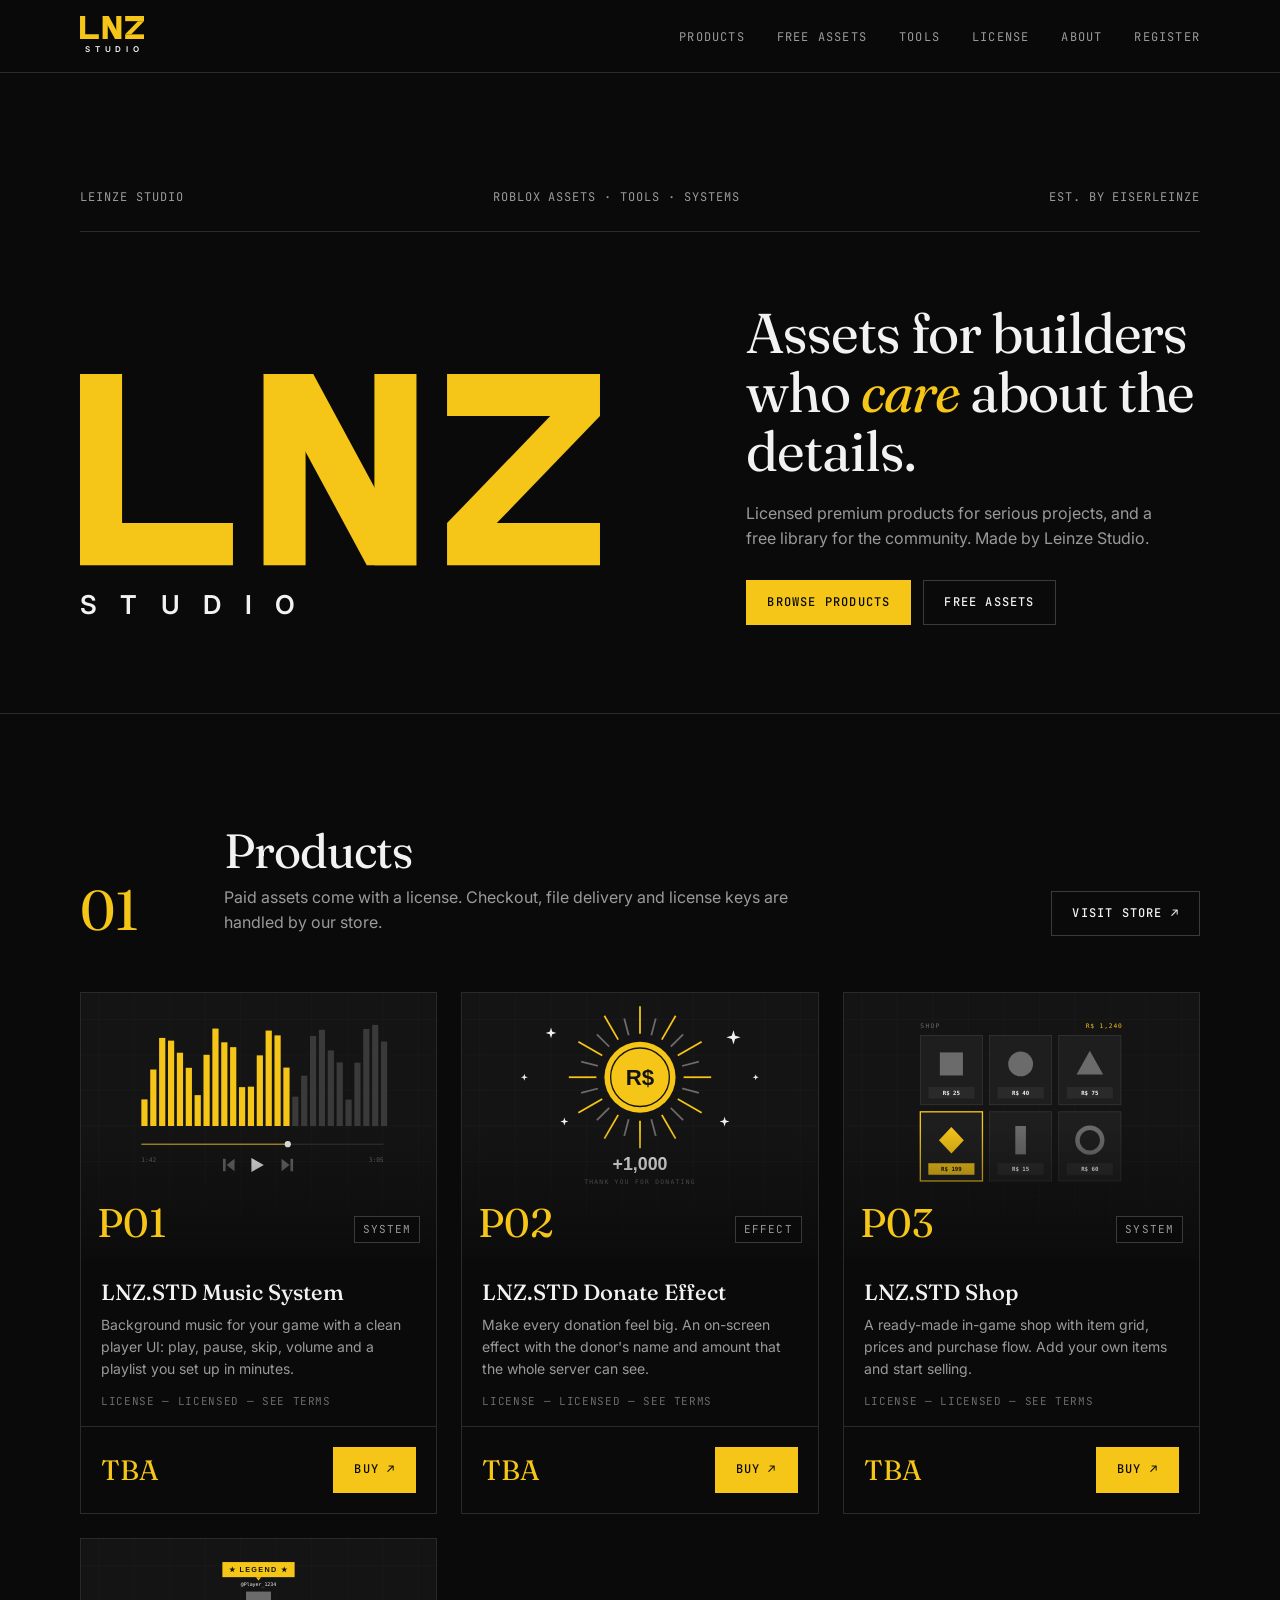
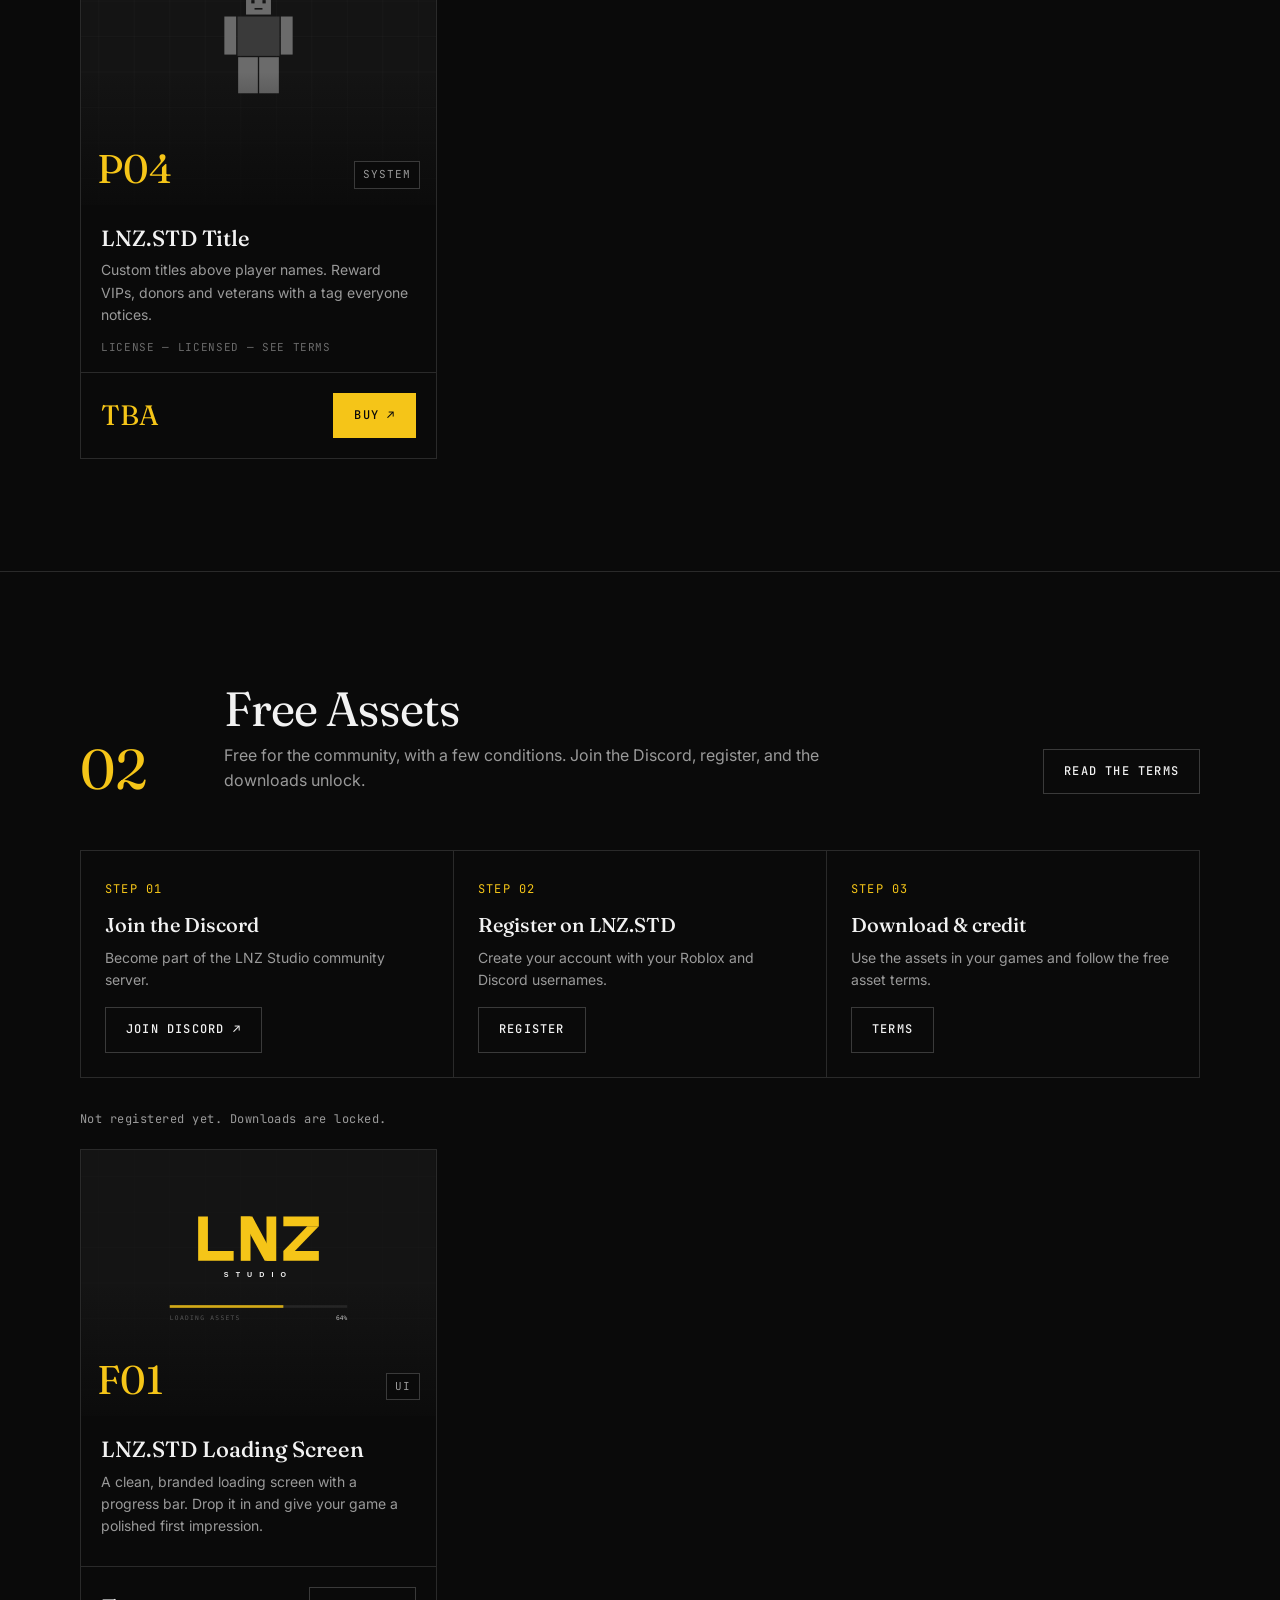
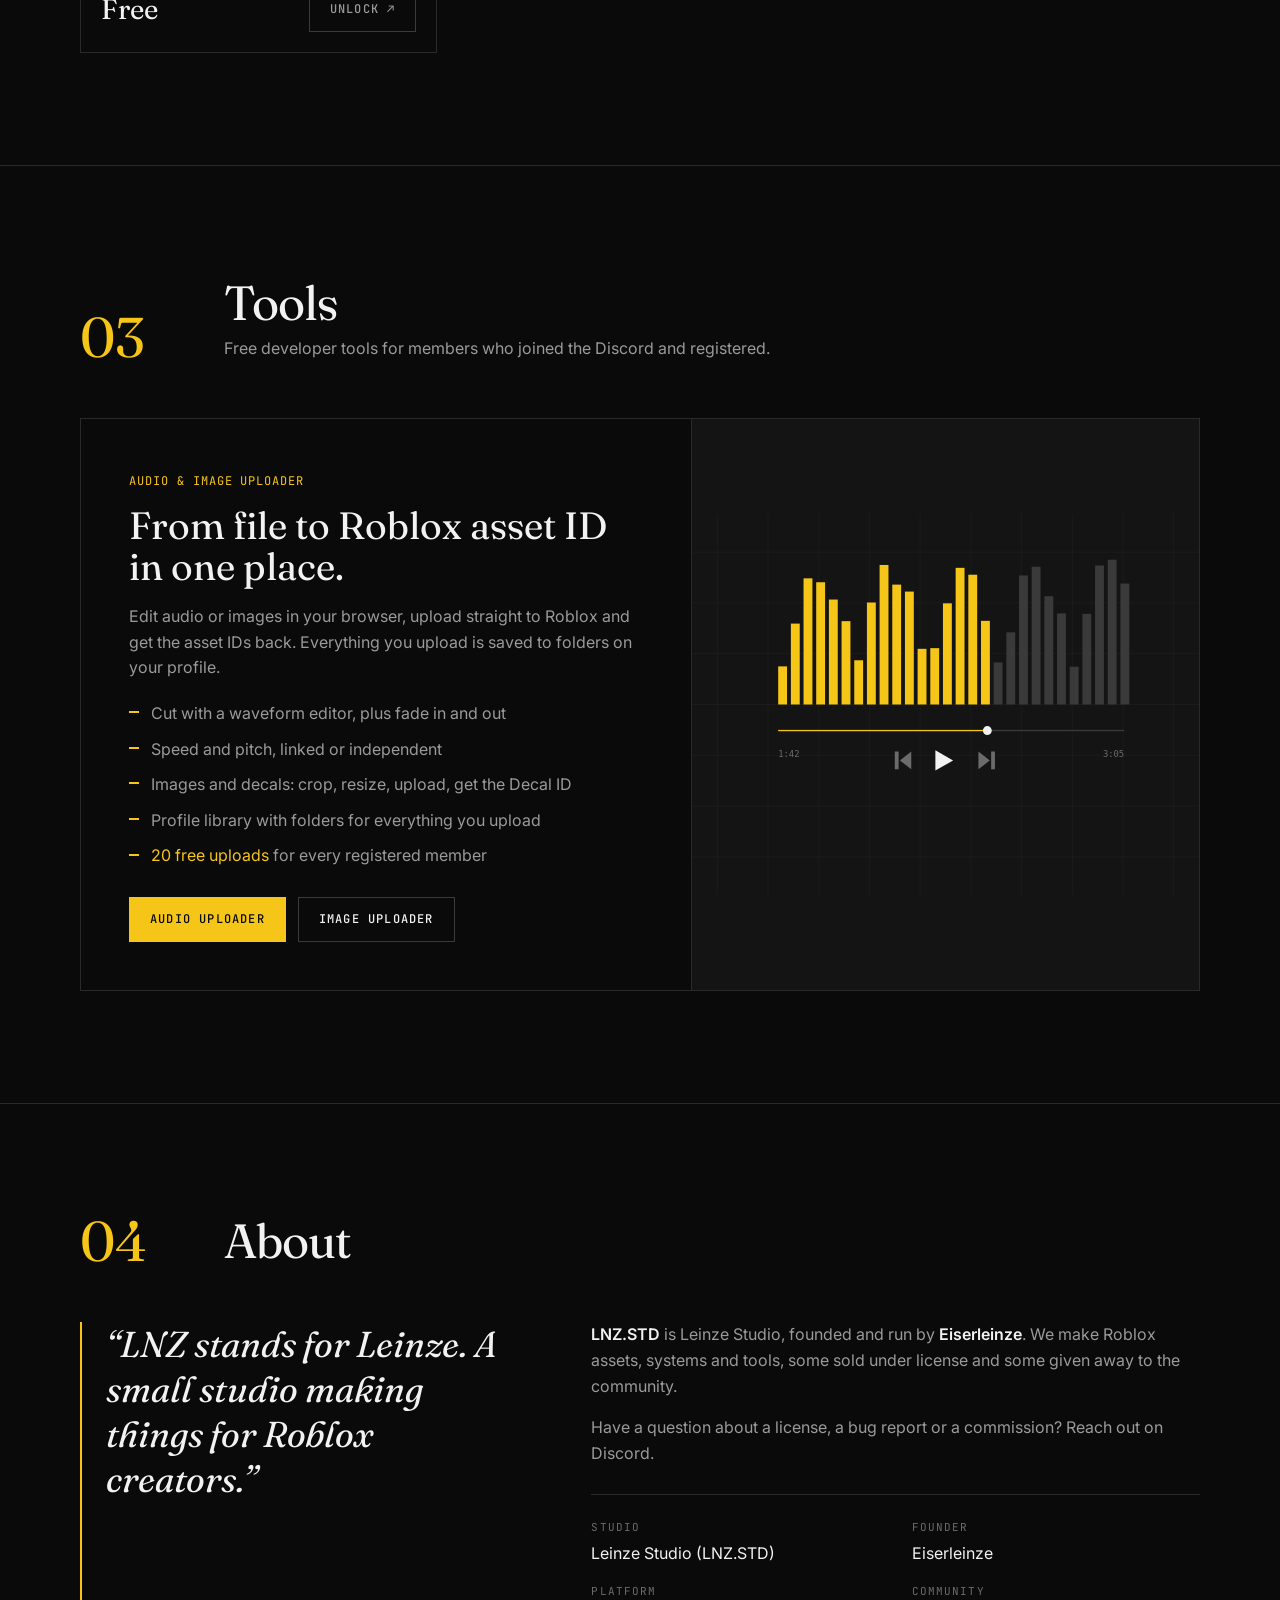
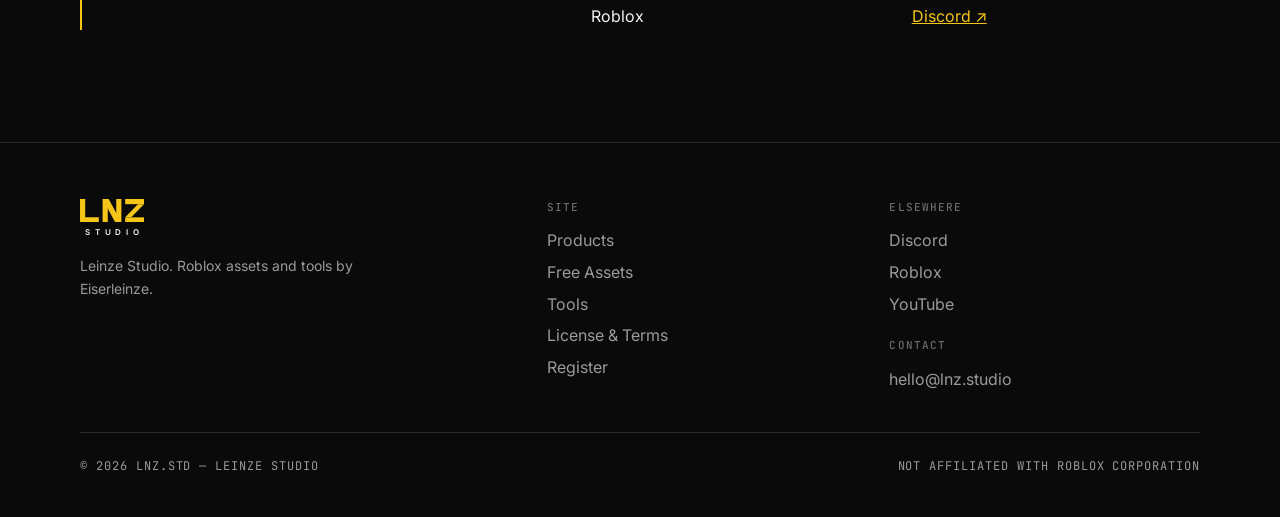
==== commit 7fa5e5df: "Add Image Uploader and member profile with upload folders - decal.html: crop/resize an image and upl" ====
--- a/index.html
+++ b/index.html
@@ -117,16 +117,20 @@
         </div>
         <article class="feature">
           <div class="feature__body">
-            <span class="mono accent">Audio Uploader</span>
-            <h3 class="feature__title">From MP3 to Roblox asset ID in one place.</h3>
-            <p>Load an MP3 or OGG, cut it, change speed and pitch, add a cover, then upload straight to Roblox and get your Audio ID and Image ID back.</p>
+            <span class="mono accent">Audio &amp; Image Uploader</span>
+            <h3 class="feature__title">From file to Roblox asset ID in one place.</h3>
+            <p>Edit audio or images in your browser, upload straight to Roblox and get the asset IDs back. Everything you upload is saved to folders on your profile.</p>
             <ul class="feature__list">
               <li>Cut with a waveform editor, plus fade in and out</li>
               <li>Speed and pitch, linked or independent</li>
-              <li>Square cover image uploaded as its own asset</li>
+              <li>Images and decals: crop, resize, upload, get the Decal ID</li>
+              <li>Profile library with folders for everything you upload</li>
               <li><span class="accent">20 free uploads</span> for every registered member</li>
             </ul>
-            <a class="btn btn--accent" href="tools.html">Open Audio Uploader</a>
+            <div class="hero__cta">
+              <a class="btn btn--accent" href="tools.html">Audio Uploader</a>
+              <a class="btn btn--ghost" href="decal.html">Image Uploader</a>
+            </div>
           </div>
           <div class="feature__art" aria-hidden="true">
             <img src="assets/img/products/music-system.svg" alt="">
--- a/assets/css/style.css
+++ b/assets/css/style.css
@@ -1294,6 +1294,457 @@
   overflow-wrap: anywhere;
 }
 
+/* ---------- Tool tabs, selects, image preview ---------- */
+
+.tool-tabs {
+  display: flex;
+  gap: 0;
+  border: 1px solid var(--line-strong);
+}
+
+.tool-tabs a {
+  font-family: var(--font-mono);
+  font-size: 12px;
+  letter-spacing: 0.1em;
+  text-transform: uppercase;
+  text-decoration: none;
+  color: var(--muted);
+  padding: 10px 16px;
+}
+
+.tool-tabs a + a {
+  border-left: 1px solid var(--line-strong);
+}
+
+.tool-tabs a:hover {
+  color: var(--accent);
+}
+
+.tool-tabs a[aria-current="page"] {
+  background: var(--accent);
+  color: var(--accent-ink);
+}
+
+.field select,
+.move {
+  background: var(--bg);
+  border: 1px solid var(--line-strong);
+  color: var(--text);
+  font: inherit;
+  padding: 12px 14px;
+  border-radius: 0;
+  width: 100%;
+  min-width: 0;
+}
+
+.field select:focus,
+.move:focus {
+  outline: none;
+  border-color: var(--accent);
+}
+
+.field small a {
+  color: var(--accent);
+}
+
+.adjust-row--2 {
+  grid-template-columns: 1fr 1fr;
+  margin-top: 0;
+}
+
+.preview-box {
+  display: flex;
+  align-items: center;
+  justify-content: center;
+  min-height: 220px;
+  max-height: 520px;
+  padding: 16px;
+  border: 1px solid var(--line);
+  background-color: #151515;
+  background-image:
+    linear-gradient(45deg, #1f1f1f 25%, transparent 25%),
+    linear-gradient(-45deg, #1f1f1f 25%, transparent 25%),
+    linear-gradient(45deg, transparent 75%, #1f1f1f 75%),
+    linear-gradient(-45deg, transparent 75%, #1f1f1f 75%);
+  background-size: 20px 20px;
+  background-position: 0 0, 0 10px, 10px -10px, -10px 0;
+}
+
+.preview-box canvas {
+  max-width: 100%;
+  max-height: 486px;
+  width: auto;
+  height: auto;
+}
+
+/* ---------- Profile ---------- */
+
+.profile-card {
+  display: grid;
+  grid-template-columns: 1.1fr 1.4fr 1fr;
+  gap: 32px;
+  align-items: start;
+  border: 1px solid var(--line);
+  background: var(--bg-2);
+  padding: clamp(20px, 4vw, 36px);
+  margin-bottom: 40px;
+}
+
+.profile-card__id {
+  display: flex;
+  gap: 16px;
+  align-items: center;
+  min-width: 0;
+}
+
+.profile-card__id h2 {
+  font-family: var(--font-display);
+  font-weight: 400;
+  font-size: 30px;
+  margin: 0 0 4px;
+  overflow-wrap: anywhere;
+}
+
+.avatar {
+  flex: none;
+  display: grid;
+  place-items: center;
+  width: 64px;
+  height: 64px;
+  background: var(--accent);
+  color: var(--accent-ink);
+  font-family: var(--font-display);
+  font-size: 32px;
+}
+
+.profile-card__facts {
+  grid-template-columns: 1fr;
+  margin: 0;
+  padding: 0;
+  border: 0;
+  gap: 10px;
+}
+
+.profile-card__facts > div {
+  display: grid;
+  grid-template-columns: 80px 1fr;
+  gap: 12px;
+  min-width: 0;
+}
+
+.profile-card__facts dd {
+  margin: 0;
+  overflow-wrap: anywhere;
+}
+
+.profile-card__quota strong {
+  display: block;
+  font-family: var(--font-display);
+  font-weight: 400;
+  font-size: 36px;
+  color: var(--accent);
+  margin: 4px 0 10px;
+}
+
+.meter {
+  height: 4px;
+  background: var(--line);
+  margin-bottom: 20px;
+}
+
+.meter span {
+  display: block;
+  height: 100%;
+  background: var(--accent);
+}
+
+.profile-card__quota .hero__cta {
+  align-items: center;
+}
+
+@media (max-width: 960px) {
+  .profile-card {
+    grid-template-columns: 1fr;
+    gap: 24px;
+  }
+}
+
+.library {
+  display: grid;
+  grid-template-columns: 240px minmax(0, 1fr);
+  gap: 32px;
+  align-items: start;
+}
+
+@media (max-width: 860px) {
+  .library {
+    grid-template-columns: minmax(0, 1fr);
+  }
+}
+
+.folders {
+  list-style: none;
+  margin: 0;
+  padding: 0;
+  border-top: 1px solid var(--line);
+}
+
+.folder {
+  display: grid;
+  grid-template-columns: 20px 1fr auto;
+  gap: 10px;
+  align-items: center;
+  width: 100%;
+  padding: 12px 8px;
+  background: none;
+  border: 0;
+  border-bottom: 1px solid var(--line);
+  color: var(--muted);
+  font: inherit;
+  font-size: 14px;
+  text-align: left;
+  cursor: pointer;
+}
+
+.folder:hover {
+  color: var(--text);
+  background: var(--bg-2);
+}
+
+.folder.is-active {
+  color: var(--text);
+  background: var(--bg-2);
+  box-shadow: inset 2px 0 0 var(--accent);
+}
+
+.folder__icon {
+  color: var(--accent);
+  text-align: center;
+}
+
+.folder__name {
+  overflow: hidden;
+  text-overflow: ellipsis;
+  white-space: nowrap;
+}
+
+.folder__n {
+  font-family: var(--font-mono);
+  font-size: 12px;
+  color: var(--dim);
+}
+
+@media (max-width: 860px) {
+  .folders {
+    display: flex;
+    gap: 8px;
+    overflow-x: auto;
+    border: 0;
+    padding-bottom: 4px;
+  }
+  .folder {
+    width: auto;
+    white-space: nowrap;
+    border: 1px solid var(--line);
+    padding: 8px 12px;
+  }
+  .folder.is-active {
+    box-shadow: inset 0 -2px 0 var(--accent);
+  }
+}
+
+.library__bar {
+  display: flex;
+  justify-content: space-between;
+  align-items: baseline;
+  gap: 16px;
+  flex-wrap: wrap;
+  margin-bottom: 16px;
+}
+
+.library__bar h2 {
+  font-family: var(--font-display);
+  font-weight: 400;
+  font-size: clamp(26px, 3vw, 36px);
+  margin: 0;
+  overflow-wrap: anywhere;
+}
+
+.library__actions {
+  display: flex;
+  gap: 20px;
+}
+
+.library__filters {
+  display: flex;
+  gap: 12px;
+  flex-wrap: wrap;
+  margin-bottom: 20px;
+}
+
+.seg {
+  display: flex;
+  border: 1px solid var(--line-strong);
+}
+
+.seg button {
+  background: none;
+  border: 0;
+  color: var(--muted);
+  font-family: var(--font-mono);
+  font-size: 12px;
+  letter-spacing: 0.08em;
+  text-transform: uppercase;
+  padding: 10px 14px;
+  cursor: pointer;
+}
+
+.seg button + button {
+  border-left: 1px solid var(--line-strong);
+}
+
+.seg button[aria-pressed="true"] {
+  background: var(--accent);
+  color: var(--accent-ink);
+}
+
+.search {
+  flex: 1;
+  min-width: 180px;
+  background: var(--bg);
+  border: 1px solid var(--line-strong);
+  color: var(--text);
+  font: inherit;
+  padding: 10px 14px;
+  border-radius: 0;
+}
+
+.search:focus {
+  outline: none;
+  border-color: var(--accent);
+}
+
+.items {
+  display: grid;
+  grid-template-columns: repeat(auto-fill, minmax(280px, 1fr));
+  gap: 16px;
+}
+
+.item {
+  display: flex;
+  flex-direction: column;
+  border: 1px solid var(--line);
+  background: var(--bg-2);
+  padding: 16px;
+  min-width: 0;
+}
+
+.item__head {
+  display: flex;
+  gap: 14px;
+  align-items: center;
+  margin-bottom: 8px;
+}
+
+.item__thumb {
+  flex: none;
+  width: 56px;
+  height: 56px;
+  display: grid;
+  place-items: center;
+  background: var(--panel);
+  border: 1px solid var(--line);
+  overflow: hidden;
+}
+
+.item__thumb img {
+  width: 100%;
+  height: 100%;
+  object-fit: cover;
+}
+
+.item__glyph {
+  font-size: 22px;
+  color: var(--accent);
+}
+
+.item__title {
+  min-width: 0;
+}
+
+.item__title h3 {
+  font-family: var(--font-display);
+  font-weight: 500;
+  font-size: 18px;
+  margin: 4px 0 2px;
+  overflow-wrap: anywhere;
+}
+
+.badge {
+  font-family: var(--font-mono);
+  font-size: 10px;
+  letter-spacing: 0.1em;
+  text-transform: uppercase;
+  padding: 2px 6px;
+  border: 1px solid var(--line-strong);
+  color: var(--muted);
+}
+
+.badge--audio {
+  border-color: var(--accent);
+  color: var(--accent);
+}
+
+.item__ids {
+  flex: 1;
+}
+
+.item__ids .id-row {
+  padding: 10px 0;
+}
+
+.item__ids .btn {
+  padding: 8px 12px;
+}
+
+.item__foot {
+  display: grid;
+  grid-template-columns: auto 1fr auto;
+  gap: 10px;
+  align-items: center;
+  padding-top: 12px;
+  border-top: 1px solid var(--line);
+}
+
+.move {
+  padding: 8px 10px;
+  font-size: 14px;
+}
+
+.item__remove {
+  color: var(--muted);
+  font-size: 13px;
+}
+
+.item__remove:hover {
+  color: var(--danger);
+}
+
+.empty {
+  border: 1px dashed var(--line-strong);
+  padding: clamp(24px, 5vw, 48px);
+  text-align: center;
+}
+
+.empty p {
+  color: var(--muted);
+  margin: 0 0 20px;
+}
+
+.empty .hero__cta {
+  justify-content: center;
+}
+
 [hidden] {
   display: none !important;
 }
